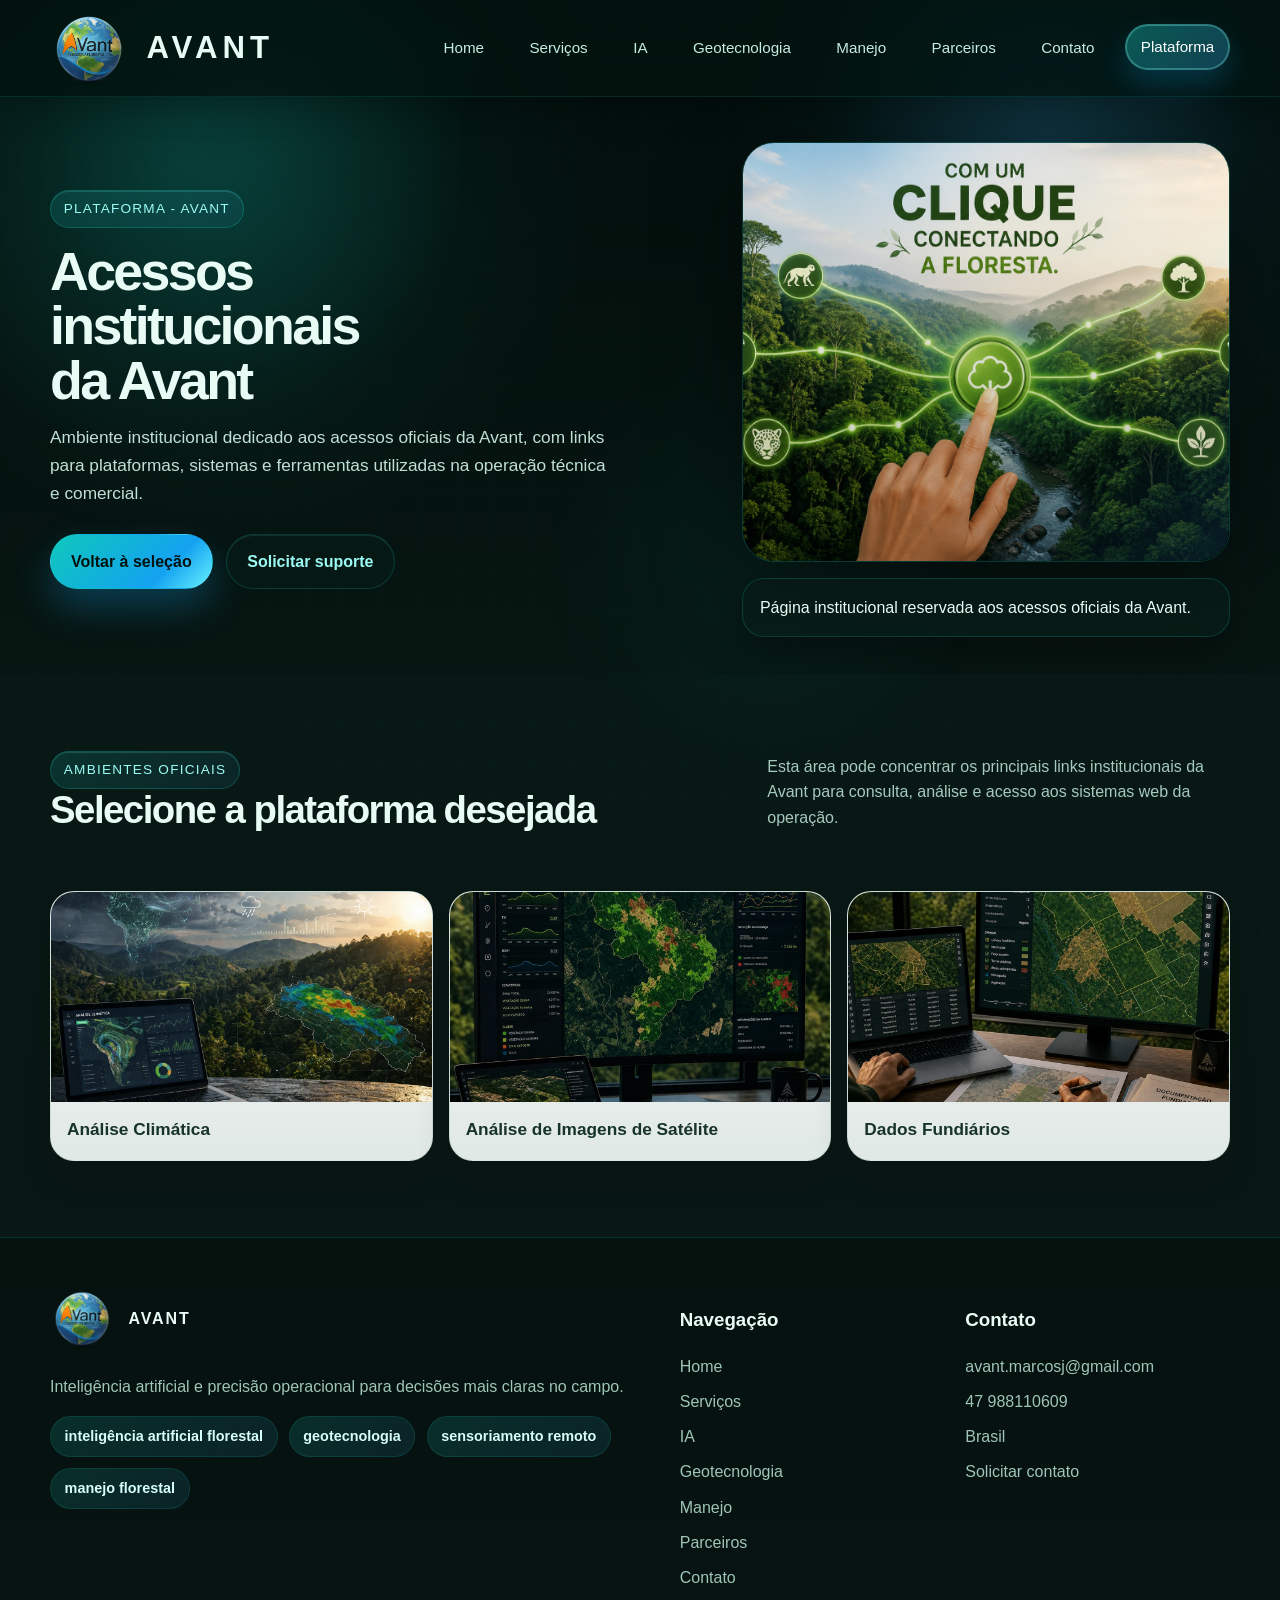
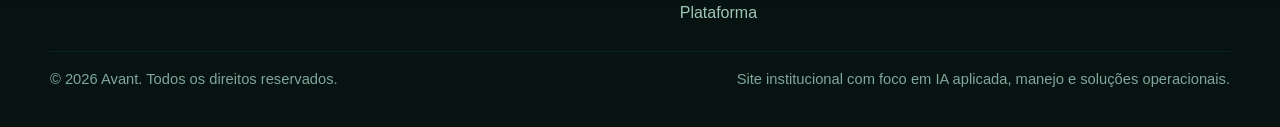
==== acessos-avant.html @ 0f22cbe5 "Add files via upload" ====
<!DOCTYPE html>
<html lang="pt-BR">
  <head>
    <meta charset="UTF-8" />
    <meta name="viewport" content="width=device-width, initial-scale=1.0" />
    <title>Acessos Institucionais | Avant</title>
    <meta
      name="description"
      content="Acessos institucionais da Avant com links para plataformas, sistemas e ambientes oficiais."
    />
    <link rel="stylesheet" href="assets/css/style.css" />
  </head>
  <body data-page="plataforma">
    <div id="site-header"></div>

    <main class="site-shell">
      <section class="page-hero">
        <div class="container page-hero__grid">
          <div>
            <span class="eyebrow">Plataforma - Avant</span>
            <h1>Acessos institucionais da Avant</h1>
            <p>
              Ambiente institucional dedicado aos acessos oficiais da Avant, com links para plataformas, sistemas e
              ferramentas utilizadas na operação técnica e comercial.
            </p>
            <div class="page-hero__actions">
              <a class="btn btn--primary" href="plataforma.html">Voltar à seleção</a>
              <a class="btn btn--secondary" href="contato.html">Solicitar suporte</a>
            </div>
          </div>
          <div class="page-hero__visual">
            <div class="page-hero__media">
              <img src="imagens/plataforma-avant-hero.png" alt="Com um clique conectando a floresta em ambiente institucional da Avant" />
            </div>
            <div class="page-hero__note">Página institucional reservada aos acessos oficiais da Avant.</div>
          </div>
        </div>
      </section>

      <section class="page-section">
        <div class="container platform-shell">
          <div class="section-head">
            <div>
              <span class="eyebrow">Ambientes oficiais</span>
              <h2>Selecione a plataforma desejada</h2>
            </div>
            <p>
              Esta área pode concentrar os principais links institucionais da Avant para consulta, análise e acesso aos
              sistemas web da operação.
            </p>
          </div>

          <div class="platform-links">
            <a
              class="platform-tool-card"
              href="https://avantclimav23-675455728201.southamerica-east1.run.app"
              target="_blank"
              rel="noreferrer"
            >
              <img src="imagens/plataforma-clima.webp" alt="Figura de análise climática da Avant" />
              <div class="platform-tool-card__body">
                <h3>Análise Climática</h3>
              </div>
            </a>

            <a
              class="platform-tool-card"
              href="https://avantmap-675455728201.southamerica-east1.run.app"
              target="_blank"
              rel="noreferrer"
            >
              <img src="imagens/plataforma-satelite.webp" alt="Figura de análise de imagens de satélite" />
              <div class="platform-tool-card__body">
                <h3>Análise de Imagens de Satélite</h3>
              </div>
            </a>

            <a
              class="platform-tool-card"
              href="https://avantfundiario-675455728201.southamerica-east1.run.app/"
              target="_blank"
              rel="noreferrer"
            >
              <img src="imagens/plataforma-fundiario.webp" alt="Figura de dados fundiários da Avant" />
              <div class="platform-tool-card__body">
                <h3>Dados Fundiários</h3>
              </div>
            </a>
          </div>
        </div>
      </section>
    </main>

    <div id="site-footer"></div>
    <script src="assets/js/main.js"></script>
  </body>
</html>
---- assets/css/style.css ----
:root {
  --bg: #061411;
  --bg-soft: #0b1d18;
  --surface: rgba(8, 25, 21, 0.68);
  --surface-strong: rgba(11, 31, 25, 0.9);
  --surface-light: rgba(13, 34, 28, 0.82);
  --text: #e8fbf5;
  --text-dark: #e8fbf5;
  --muted: #9bbab0;
  --line: rgba(84, 235, 220, 0.16);
  --primary: #19dfcf;
  --primary-strong: #9cfaf4;
  --primary-soft: rgba(25, 223, 207, 0.12);
  --accent: #3ab8ff;
  --accent-strong: #77f6ff;
  --accent-soft: rgba(58, 184, 255, 0.16);
  --violet-glow: rgba(104, 126, 255, 0.14);
  --warning: #ffdf7a;
  --shadow: 0 24px 80px rgba(0, 0, 0, 0.28);
  --shadow-strong: 0 30px 90px rgba(0, 0, 0, 0.4);
  --radius: 28px;
  --radius-sm: 20px;
  --max-width: 1180px;
  --header-height: 88px;
  --transition: 220ms ease;
}

* {
  box-sizing: border-box;
}

html {
  scroll-behavior: smooth;
}

body {
  margin: 0;
  font-family: "Aptos", "Bahnschrift", "Segoe UI Variable Display", "Trebuchet MS", sans-serif;
  background:
    radial-gradient(circle at 18% 10%, rgba(25, 223, 207, 0.1), transparent 20%),
    radial-gradient(circle at 84% 8%, rgba(58, 184, 255, 0.1), transparent 18%),
    linear-gradient(180deg, #04100d 0%, #081814 42%, #0b1715 100%);
  color: var(--text-dark);
  line-height: 1.6;
  position: relative;
}

body.menu-open {
  overflow: hidden;
}

body.platform-modal-open {
  overflow: hidden;
}

body::before {
  content: "";
  position: fixed;
  inset: 0;
  z-index: -2;
  background:
    linear-gradient(rgba(25, 223, 207, 0.04) 1px, transparent 1px),
    linear-gradient(90deg, rgba(25, 223, 207, 0.04) 1px, transparent 1px);
  background-size: 38px 38px;
  mask-image: radial-gradient(circle at center, black 45%, transparent 100%);
  opacity: 0.45;
}

body::after {
  content: "";
  position: fixed;
  inset: 0;
  z-index: -1;
  background:
    radial-gradient(circle at 20% 18%, rgba(25, 223, 207, 0.08), transparent 18%),
    radial-gradient(circle at 80% 14%, rgba(58, 184, 255, 0.08), transparent 18%),
    radial-gradient(circle at 60% 62%, rgba(25, 223, 207, 0.05), transparent 24%);
  pointer-events: none;
}

img {
  max-width: 100%;
  display: block;
}

a {
  color: inherit;
  text-decoration: none;
}

button,
input,
textarea {
  font: inherit;
}

.site-shell {
  min-height: 100vh;
}

.container {
  width: min(calc(100% - 2rem), var(--max-width));
  margin: 0 auto;
}

.site-header {
  position: sticky;
  top: 0;
  z-index: 50;
  backdrop-filter: blur(22px) saturate(140%);
  background: rgba(4, 18, 14, 0.72);
  border-bottom: 1px solid rgba(25, 223, 207, 0.12);
  box-shadow: 0 10px 32px rgba(0, 0, 0, 0.24);
}

.site-header__inner {
  min-height: 96px;
  display: flex;
  align-items: center;
  justify-content: space-between;
  gap: 1.4rem;
}

.brand {
  display: inline-flex;
  align-items: center;
  gap: 0.9rem;
}

.brand__mark {
  position: relative;
  width: 64px;
  height: 64px;
  border-radius: 18px;
  overflow: visible;
  border: none;
  background: transparent;
  box-shadow: none;
}

.brand__mark img {
  width: 100%;
  height: 100%;
  object-fit: contain;
  padding: 0;
  filter: none;
}

.brand__text strong {
  display: block;
  font-size: 1rem;
  letter-spacing: 0.12em;
  text-transform: uppercase;
}

.brand__text span {
  display: block;
  font-size: 0.82rem;
  color: var(--muted);
}

.brand--header {
  gap: 1.15rem;
}

.brand__mark--header {
  width: 78px;
  height: 78px;
  border-radius: 22px;
}

.brand__mark--header img {
  padding: 0;
}

.brand__text--header {
  display: flex;
  align-items: center;
}

.brand__text--header strong {
  font-size: 1.95rem;
  letter-spacing: 0.16em;
  line-height: 1;
}

.site-nav {
  display: flex;
  align-items: center;
  gap: 1.5rem;
}

.site-nav__links {
  display: flex;
  align-items: center;
  gap: 1rem;
}

.site-nav__links a {
  padding: 0.6rem 0.92rem;
  border-radius: 999px;
  font-size: 0.95rem;
  color: #c6ece0;
  transition: background var(--transition), color var(--transition), box-shadow var(--transition);
}

.site-nav__links a:hover,
.site-nav__links a.is-active {
  background: linear-gradient(135deg, rgba(25, 223, 207, 0.14), rgba(58, 184, 255, 0.1));
  color: #ffffff;
  box-shadow: inset 0 0 0 1px rgba(25, 223, 207, 0.18);
}

.site-nav__platform-trigger {
  padding: 0.6rem 0.92rem;
  border-radius: 999px;
  border: 1px solid rgba(132, 255, 242, 0.26);
  background: linear-gradient(135deg, rgba(132, 255, 242, 0.22), rgba(58, 184, 255, 0.2));
  color: #f6fffd;
  font-size: 0.95rem;
  box-shadow:
    inset 0 0 0 1px rgba(132, 255, 242, 0.16),
    0 10px 24px rgba(20, 162, 240, 0.16);
  cursor: pointer;
  transition: background var(--transition), color var(--transition), box-shadow var(--transition), transform var(--transition);
}

.site-nav__platform-trigger:hover,
.site-nav__platform-trigger.is-active {
  transform: translateY(-1px);
  background: linear-gradient(135deg, rgba(25, 223, 207, 0.34), rgba(58, 184, 255, 0.28));
  color: #ffffff;
  box-shadow:
    inset 0 0 0 1px rgba(132, 255, 242, 0.3),
    0 14px 28px rgba(20, 162, 240, 0.22);
}

.site-header__actions {
  display: flex;
  align-items: center;
  gap: 0.85rem;
}

.menu-toggle {
  display: none;
  width: 48px;
  height: 48px;
  border: 0;
  border-radius: 14px;
  background: linear-gradient(135deg, rgba(25, 223, 207, 0.16), rgba(58, 184, 255, 0.1));
  color: var(--text-dark);
  box-shadow: inset 0 0 0 1px rgba(25, 223, 207, 0.16);
}

.menu-toggle span {
  display: block;
  width: 18px;
  height: 2px;
  margin: 4px auto;
  background: currentColor;
  border-radius: 999px;
}

.btn {
  display: inline-flex;
  align-items: center;
  justify-content: center;
  gap: 0.55rem;
  min-height: 50px;
  padding: 0.85rem 1.25rem;
  border-radius: 999px;
  border: 1px solid transparent;
  font-weight: 700;
  transition: transform var(--transition), box-shadow var(--transition), background var(--transition), border-color var(--transition);
}

.btn:hover {
  transform: translateY(-2px);
}

.btn--primary {
  background: linear-gradient(135deg, #0ec8bb, #14a2f0 70%, #67f2ff 100%);
  color: #02110e;
  box-shadow: 0 18px 36px rgba(20, 162, 240, 0.28);
}

.btn--secondary {
  background: rgba(8, 28, 23, 0.58);
  backdrop-filter: blur(12px);
  border-color: rgba(25, 223, 207, 0.18);
  color: var(--primary-strong);
  box-shadow: inset 0 1px 0 rgba(132, 255, 242, 0.1);
}

.btn--ghost {
  background: transparent;
  border-color: rgba(25, 223, 207, 0.14);
  color: var(--text-dark);
}

.btn--light {
  background: rgba(7, 28, 22, 0.78);
  color: #dffcf7;
  border-color: rgba(25, 223, 207, 0.14);
}

.hero,
.page-hero {
  position: relative;
  overflow: hidden;
}

.hero {
  padding: 4rem 0 2.8rem;
}

.hero::before,
.page-hero::before {
  content: "";
  position: absolute;
  inset: 0;
  background:
    radial-gradient(circle at 14% 12%, rgba(25, 223, 207, 0.12), transparent 24%),
    radial-gradient(circle at 82% 8%, rgba(58, 184, 255, 0.1), transparent 18%),
    linear-gradient(180deg, rgba(2, 12, 10, 0.26), rgba(2, 12, 10, 0.1));
}

.hero__grid,
.page-hero__grid {
  position: relative;
  z-index: 1;
  display: grid;
  grid-template-columns: minmax(0, 1.15fr) minmax(320px, 0.85fr);
  gap: 2rem;
  align-items: center;
}

.eyebrow {
  display: inline-flex;
  align-items: center;
  gap: 0.55rem;
  padding: 0.45rem 0.8rem;
  border-radius: 999px;
  background: linear-gradient(135deg, rgba(25, 223, 207, 0.14), rgba(58, 184, 255, 0.08));
  border: 1px solid rgba(25, 223, 207, 0.22);
  color: var(--primary-strong);
  font-size: 0.85rem;
  letter-spacing: 0.09em;
  text-transform: uppercase;
  box-shadow: inset 0 1px 0 rgba(140, 255, 239, 0.16);
}

.hero h1,
.page-hero h1 {
  margin: 1rem 0 1rem;
  max-width: 13ch;
  font-size: clamp(2.3rem, 4.2vw, 4.45rem);
  line-height: 1.01;
  letter-spacing: -0.05em;
  text-wrap: balance;
}

.hero p,
.page-hero p {
  max-width: 62ch;
  color: #c0dfd5;
  font-size: 1.08rem;
  text-wrap: pretty;
}

.hero__actions,
.page-hero__actions {
  display: flex;
  flex-wrap: wrap;
  gap: 0.85rem;
  margin-top: 1.7rem;
}

.hero__stats {
  display: grid;
  grid-template-columns: repeat(3, minmax(0, 1fr));
  gap: 0.9rem;
  margin-top: 2rem;
}

.mini-stat {
  padding: 1.05rem;
  border-radius: 24px;
  background:
    linear-gradient(180deg, rgba(7, 24, 20, 0.84), rgba(10, 31, 25, 0.66));
  backdrop-filter: blur(12px);
  border: 1px solid rgba(25, 223, 207, 0.18);
  box-shadow:
    inset 0 1px 0 rgba(140, 255, 239, 0.08),
    0 18px 40px rgba(0, 0, 0, 0.18);
}

.mini-stat strong {
  display: block;
  font-size: 1.35rem;
  color: var(--primary-strong);
}

.mini-stat span {
  color: #9fc5b9;
  font-size: 0.9rem;
}

.hero__visual,
.page-hero__visual {
  position: relative;
  display: grid;
  gap: 1rem;
  align-content: start;
  min-height: auto;
}

.hero-card {
  display: grid;
  gap: 1rem;
  position: relative;
  right: auto;
  width: 100%;
  border-radius: 34px;
  overflow: visible;
  background: transparent;
  border: none;
  box-shadow: none;
}

.hero-card img,
.page-hero__media img {
  width: 100%;
  height: 100%;
  object-fit: cover;
}

.hero-card--main {
  height: auto;
}

.hero-card--main > img {
  min-height: 520px;
  border-radius: 34px;
  border: 1px solid rgba(25, 223, 207, 0.2);
  box-shadow: var(--shadow-strong);
}

.hero-card--main::before,
.page-hero__media::before,
.media-panel::before,
.gallery__item::before {
  content: "";
  position: absolute;
  inset: 0 0 auto 0;
  height: 100%;
  z-index: 1;
  background:
    linear-gradient(135deg, rgba(25, 223, 207, 0.12), transparent 34%),
    linear-gradient(315deg, rgba(58, 184, 255, 0.18), transparent 30%);
  mix-blend-mode: screen;
  pointer-events: none;
}

.hero-card--main::before,
.hero-card--main::after {
  height: 520px;
  border-radius: 34px;
}

.hero-card--secondary {
  display: none;
}

.floating-panel {
  position: relative;
  left: auto;
  right: auto;
  bottom: auto;
  top: auto;
  width: 100%;
  max-width: none;
  padding: 1.2rem 1.25rem;
  border-radius: 24px;
  backdrop-filter: blur(16px) saturate(120%);
  background: linear-gradient(180deg, rgba(7, 26, 22, 0.84), rgba(8, 31, 25, 0.64));
  border: 1px solid rgba(25, 223, 207, 0.2);
  color: var(--text-dark);
  box-shadow:
    inset 0 1px 0 rgba(140, 255, 239, 0.08),
    0 20px 40px rgba(0, 0, 0, 0.26);
  z-index: 2;
}

.floating-panel strong {
  display: block;
  margin-bottom: 0.4rem;
}

.floating-panel ul {
  margin: 0;
  padding-left: 1rem;
  color: #abd3c6;
}

.page-hero {
  padding: 2.8rem 0 2.3rem;
}

.page-hero__visual {
  min-height: auto;
}

.page-hero__media {
  position: relative;
  inset: auto;
  min-height: 420px;
  border-radius: 32px;
  overflow: hidden;
  border: 1px solid rgba(25, 223, 207, 0.18);
  box-shadow: var(--shadow-strong);
}

.page-hero__media::after,
.hero-card--main::after,
.media-panel::after {
  content: "";
  position: absolute;
  inset: 0 0 auto 0;
  height: 100%;
  z-index: 1;
  background: linear-gradient(180deg, rgba(255, 255, 255, 0.02), rgba(0, 10, 12, 0.22));
  pointer-events: none;
}

.page-hero__media::before,
.page-hero__media::after {
  border-radius: 32px;
}

.page-hero__note {
  position: relative;
  right: auto;
  bottom: auto;
  max-width: none;
  padding: 1rem 1.05rem;
  border-radius: 22px;
  background: linear-gradient(180deg, rgba(7, 26, 22, 0.84), rgba(8, 31, 25, 0.66));
  border: 1px solid rgba(25, 223, 207, 0.18);
  color: var(--text-dark);
  backdrop-filter: blur(14px);
  box-shadow: 0 18px 34px rgba(0, 0, 0, 0.3);
  z-index: 2;
}

.page-section {
  position: relative;
  padding: 4.8rem 0;
  color: var(--text-dark);
}

.platform-modal {
  position: fixed;
  inset: 0;
  z-index: 80;
}

.platform-modal__backdrop {
  position: absolute;
  inset: 0;
  background: rgba(1, 9, 8, 0.7);
  backdrop-filter: blur(10px);
}

.platform-modal__dialog {
  position: relative;
  width: min(calc(100% - 2rem), 760px);
  margin: 11vh auto 0;
  padding: 1.8rem;
  border-radius: 30px;
  background: linear-gradient(180deg, rgba(7, 24, 20, 0.96), rgba(10, 29, 24, 0.9));
  border: 1px solid rgba(25, 223, 207, 0.18);
  box-shadow: var(--shadow-strong);
}

.platform-modal__dialog h2 {
  margin: 0.8rem 0 0.6rem;
  font-size: clamp(2rem, 4vw, 3rem);
  line-height: 1.02;
  letter-spacing: -0.04em;
}

.platform-modal__dialog p {
  margin: 0;
  max-width: 58ch;
  color: #b9ddd2;
}

.platform-modal__close {
  position: absolute;
  top: 1rem;
  right: 1rem;
  width: 46px;
  height: 46px;
  border-radius: 50%;
  border: 1px solid rgba(25, 223, 207, 0.18);
  background: rgba(7, 24, 20, 0.88);
  color: #dffff9;
  font-size: 1.6rem;
  line-height: 1;
  cursor: pointer;
}

.platform-modal__options {
  display: grid;
  grid-template-columns: repeat(2, minmax(0, 1fr));
  gap: 1rem;
  margin-top: 1.5rem;
}

.platform-modal__card {
  display: grid;
  gap: 0.6rem;
  min-height: 220px;
  padding: 1.35rem;
  border-radius: 26px;
  background: linear-gradient(180deg, rgba(8, 24, 21, 0.9), rgba(11, 33, 27, 0.76));
  border: 1px solid rgba(25, 223, 207, 0.16);
  box-shadow: inset 0 1px 0 rgba(140, 255, 239, 0.08);
  transition: transform var(--transition), box-shadow var(--transition), border-color var(--transition);
}

.platform-modal__card:hover {
  transform: translateY(-3px);
  border-color: rgba(25, 223, 207, 0.26);
  box-shadow:
    inset 0 1px 0 rgba(140, 255, 239, 0.12),
    0 20px 40px rgba(0, 0, 0, 0.24);
}

.platform-modal__label {
  display: inline-flex;
  width: fit-content;
  padding: 0.42rem 0.72rem;
  border-radius: 999px;
  background: rgba(25, 223, 207, 0.1);
  color: #9cfaf4;
  font-size: 0.82rem;
  letter-spacing: 0.08em;
  text-transform: uppercase;
}

.platform-modal__card strong {
  font-size: 1.2rem;
}

.platform-modal__card span:last-child {
  color: #a7ccc1;
}

.page-section--dark {
  color: var(--text-dark);
  background:
    radial-gradient(circle at 10% 0%, rgba(25, 223, 207, 0.12), transparent 24%),
    radial-gradient(circle at 90% 10%, rgba(58, 184, 255, 0.08), transparent 20%),
    linear-gradient(180deg, #081814, #0a1816);
}

.page-section--muted {
  background:
    linear-gradient(180deg, rgba(9, 21, 18, 0.94), rgba(11, 25, 21, 0.96));
}

.section-head {
  display: flex;
  align-items: end;
  justify-content: space-between;
  gap: 1.4rem;
  margin-bottom: 2rem;
}

.section-head h2 {
  margin: 0;
  font-size: clamp(1.9rem, 3vw, 3rem);
  line-height: 1.08;
  letter-spacing: -0.04em;
}

.section-head p {
  max-width: 52ch;
  margin: 0;
  color: #a6c9be;
}

.page-section--dark .section-head p,
.page-section--dark .section-head .eyebrow {
  color: #a6c9be;
}

.grid {
  display: grid;
  gap: 1.2rem;
}

.grid--2 {
  grid-template-columns: repeat(2, minmax(0, 1fr));
}

.grid--3 {
  grid-template-columns: repeat(3, minmax(0, 1fr));
}

.grid--4 {
  grid-template-columns: repeat(4, minmax(0, 1fr));
}

.card {
  position: relative;
  padding: 1.5rem;
  border-radius: var(--radius);
  background:
    linear-gradient(180deg, rgba(8, 24, 21, 0.88), rgba(10, 29, 24, 0.7));
  backdrop-filter: blur(14px);
  border: 1px solid rgba(25, 223, 207, 0.14);
  box-shadow:
    inset 0 1px 0 rgba(140, 255, 239, 0.06),
    0 18px 44px rgba(0, 0, 0, 0.22);
  overflow: hidden;
}

.card::before {
  content: "";
  position: absolute;
  inset: 0 auto auto 0;
  width: 100%;
  height: 1px;
  background: linear-gradient(90deg, transparent, rgba(25, 223, 207, 0.7), transparent);
  opacity: 0.9;
}

.card--dark {
  background:
    linear-gradient(180deg, rgba(7, 22, 19, 0.9), rgba(10, 29, 24, 0.76));
  border-color: rgba(25, 223, 207, 0.16);
  color: var(--text-dark);
}

.card--dark p,
.card--dark li,
.card--dark .meta {
  color: #a5cabf;
}

.card h3,
.card h4 {
  margin-top: 0;
  margin-bottom: 0.7rem;
  font-size: 1.18rem;
}

.card p,
.card li {
  margin: 0;
  color: #a5cabf;
}

.icon-badge {
  width: 52px;
  height: 52px;
  display: grid;
  place-items: center;
  margin-bottom: 1rem;
  border-radius: 16px;
  background:
    linear-gradient(135deg, rgba(25, 223, 207, 0.16), rgba(58, 184, 255, 0.2));
  box-shadow:
    inset 0 1px 0 rgba(140, 255, 239, 0.14),
    0 12px 24px rgba(20, 162, 240, 0.16);
  color: #dbfffb;
  font-size: 1.25rem;
  font-weight: 800;
}

.problem-list,
.step-list,
.feature-list,
.inline-list {
  display: grid;
  gap: 0.9rem;
}

.problem-item,
.step-item,
.feature-item {
  padding: 1rem 1.1rem;
  border-radius: 18px;
  background:
    linear-gradient(180deg, rgba(7, 24, 20, 0.84), rgba(9, 29, 24, 0.64));
  border: 1px solid rgba(25, 223, 207, 0.14);
  backdrop-filter: blur(10px);
}

.problem-item strong,
.step-item strong,
.feature-item strong {
  display: block;
  margin-bottom: 0.3rem;
}

.split {
  display: grid;
  grid-template-columns: minmax(0, 1fr) minmax(320px, 0.92fr);
  gap: 1.4rem;
  align-items: start;
}

.media-panel {
  position: relative;
  display: grid;
  gap: 1rem;
  min-height: auto;
  border-radius: 32px;
  overflow: visible;
  border: none;
  box-shadow: none;
}

.media-panel img {
  width: 100%;
  height: 420px;
  object-fit: cover;
  border-radius: 32px;
  border: 1px solid rgba(25, 223, 207, 0.16);
  box-shadow: var(--shadow-strong);
}

.media-panel__overlay {
  position: relative;
  inset: auto;
  padding: 1rem 1.05rem;
  border-radius: 20px;
  background: linear-gradient(180deg, rgba(7, 26, 22, 0.84), rgba(8, 31, 25, 0.66));
  color: var(--text-dark);
  border: 1px solid rgba(25, 223, 207, 0.16);
  backdrop-filter: blur(14px);
  box-shadow: 0 18px 36px rgba(0, 0, 0, 0.26);
  z-index: 2;
}

.media-panel::before,
.media-panel::after {
  height: 420px;
  border-radius: 32px;
}

.metrics {
  display: grid;
  grid-template-columns: repeat(2, minmax(0, 1fr));
  gap: 1rem;
}

.metric {
  padding: 1rem 1.1rem;
  border-radius: 20px;
  background: linear-gradient(180deg, rgba(7, 24, 20, 0.84), rgba(10, 31, 25, 0.64));
  border: 1px solid rgba(25, 223, 207, 0.14);
  backdrop-filter: blur(12px);
}

.metric strong {
  display: block;
  margin-bottom: 0.3rem;
  font-size: 1.6rem;
  line-height: 1;
  color: var(--primary-strong);
}

.gallery {
  display: grid;
  grid-template-columns: 1.2fr 0.8fr 0.8fr;
  gap: 1rem;
}

.gallery__item {
  display: grid;
  grid-template-rows: 220px auto;
  gap: 0.9rem;
  min-height: auto;
  border-radius: 24px;
  overflow: visible;
  position: relative;
  background: transparent;
  border: none;
  box-shadow: none;
}

.gallery__item img {
  width: 100%;
  height: 220px;
  object-fit: cover;
  border-radius: 24px;
  border: 1px solid rgba(25, 223, 207, 0.14);
  box-shadow: 0 20px 42px rgba(0, 0, 0, 0.26);
}

.gallery__item--tall {
  grid-template-rows: 456px auto;
}

.gallery__item--tall img {
  height: 456px;
}

.gallery__caption {
  position: relative;
  left: auto;
  right: auto;
  bottom: auto;
  padding: 0.8rem 0.95rem;
  border-radius: 18px;
  color: var(--text-dark);
  background: linear-gradient(180deg, rgba(7, 26, 22, 0.84), rgba(8, 31, 25, 0.66));
  border: 1px solid rgba(25, 223, 207, 0.14);
  backdrop-filter: blur(12px);
  z-index: 2;
}

.gallery__item::before,
.gallery__item::after {
  height: 220px;
  border-radius: 24px;
}

.gallery__item--tall::before,
.gallery__item--tall::after {
  height: 456px;
}

.logo-grid,
.segment-grid,
.case-grid,
.service-grid,
.insight-grid {
  display: grid;
  gap: 1rem;
}

.logo-grid {
  grid-template-columns: repeat(3, minmax(0, 1fr));
}

.logo-slot {
  min-height: 148px;
  display: grid;
  place-items: center;
  text-align: center;
  padding: 1.2rem 1.35rem;
  border-radius: 22px;
  background: linear-gradient(180deg, rgba(255, 255, 255, 0.98), rgba(238, 246, 243, 0.94));
  border: 1px solid rgba(120, 160, 150, 0.22);
  box-shadow:
    inset 0 1px 0 rgba(255, 255, 255, 0.9),
    0 18px 34px rgba(0, 0, 0, 0.16);
  backdrop-filter: blur(12px);
}

.logo-slot img {
  width: 100%;
  max-width: 240px;
  max-height: 92px;
  object-fit: contain;
}

.platform-shell {
  display: grid;
  gap: 1.8rem;
}

.platform-selector-grid {
  display: grid;
  grid-template-columns: repeat(2, minmax(0, 1fr));
  gap: 1rem;
}

.platform-selector-card {
  display: grid;
  gap: 0.8rem;
  min-height: 240px;
  padding: 1.5rem;
  border-radius: 28px;
  background: linear-gradient(180deg, rgba(8, 24, 21, 0.9), rgba(10, 29, 24, 0.72));
  border: 1px solid rgba(25, 223, 207, 0.16);
  box-shadow: var(--shadow);
  transition: transform var(--transition), box-shadow var(--transition), border-color var(--transition);
}

.platform-selector-card:hover {
  transform: translateY(-3px);
  border-color: rgba(25, 223, 207, 0.28);
  box-shadow: var(--shadow-strong);
}

.platform-selector-card img {
  width: 100%;
  max-width: 220px;
  height: 80px;
  object-fit: contain;
}

.platform-selector-card p {
  color: #a9cdc2;
  margin: 0;
}

.platform-selector-card--avant {
  margin-top: 3.5rem;
}

.platform-selector-card--valor {
  margin-top: -1.5rem;
}

.platform-brand-grid {
  display: grid;
  grid-template-columns: minmax(260px, 0.9fr) minmax(320px, 1.1fr);
  gap: 1.2rem;
  align-items: start;
}

.platform-brand-stack {
  display: grid;
  gap: 1rem;
}

.platform-brand-card {
  display: grid;
  place-items: center;
  min-height: 190px;
  padding: 1.4rem;
  border-radius: 28px;
  background: linear-gradient(180deg, rgba(255, 255, 255, 0.98), rgba(238, 246, 243, 0.94));
  border: 1px solid rgba(120, 160, 150, 0.22);
  box-shadow:
    inset 0 1px 0 rgba(255, 255, 255, 0.9),
    0 20px 38px rgba(0, 0, 0, 0.16);
}

.platform-brand-card--institutional {
  min-height: auto;
  padding: 0.2rem;
  background: transparent;
  border: none;
  box-shadow: none;
}

button.platform-brand-card {
  width: 100%;
  cursor: pointer;
  transition: transform var(--transition), box-shadow var(--transition), border-color var(--transition);
}

button.platform-brand-card:hover,
button.platform-brand-card[aria-expanded="true"] {
  transform: translateY(-2px);
  border-color: rgba(25, 223, 207, 0.34);
  box-shadow:
    inset 0 1px 0 rgba(255, 255, 255, 0.92),
    0 24px 42px rgba(0, 0, 0, 0.2);
}

button.platform-brand-card--institutional:hover,
button.platform-brand-card--institutional[aria-expanded="true"] {
  border-color: transparent;
  box-shadow: none;
}

.platform-brand-card img {
  width: 100%;
  max-width: 320px;
  max-height: 120px;
  object-fit: contain;
}

.platform-links {
  display: grid;
  grid-template-columns: repeat(3, minmax(0, 1fr));
  gap: 1rem;
}

.platform-tool-card {
  display: grid;
  gap: 0.85rem;
  padding: 0;
  border-radius: 24px;
  overflow: hidden;
  background: linear-gradient(180deg, rgba(255, 255, 255, 0.98), rgba(238, 246, 243, 0.94));
  border: 1px solid rgba(120, 160, 150, 0.22);
  box-shadow:
    inset 0 1px 0 rgba(255, 255, 255, 0.9),
    0 18px 34px rgba(0, 0, 0, 0.16);
  transition: transform var(--transition), box-shadow var(--transition), border-color var(--transition);
}

.platform-tool-card:hover {
  transform: translateY(-3px);
  border-color: rgba(25, 223, 207, 0.32);
  box-shadow:
    inset 0 1px 0 rgba(255, 255, 255, 0.92),
    0 24px 42px rgba(0, 0, 0, 0.18);
}

.platform-tool-card img {
  width: 100%;
  height: 210px;
  object-fit: cover;
}

.platform-tool-card__body {
  padding: 0 1rem 1rem;
}

.platform-tool-card__body h3 {
  margin: 0;
  color: #17332b;
  font-size: 1.08rem;
}

.segment-grid,
.case-grid,
.service-grid,
.insight-grid {
  grid-template-columns: repeat(3, minmax(0, 1fr));
}

.case-card__meta,
.meta {
  display: inline-flex;
  align-items: center;
  gap: 0.5rem;
  margin-bottom: 0.8rem;
  font-size: 0.84rem;
  color: #93c2b6;
  text-transform: uppercase;
  letter-spacing: 0.08em;
}

.check-list,
.dot-list {
  margin: 0;
  padding-left: 1.1rem;
}

.check-list li,
.dot-list li {
  margin-bottom: 0.55rem;
}

.kpi-band {
  display: grid;
  grid-template-columns: repeat(4, minmax(0, 1fr));
  gap: 1rem;
  margin-top: 2rem;
}

.kpi-band .card {
  background: linear-gradient(180deg, rgba(8, 24, 21, 0.88), rgba(10, 29, 24, 0.72));
  color: var(--text-dark);
}

.kpi-band strong {
  display: block;
  margin-bottom: 0.35rem;
  font-size: 1.7rem;
}

.cta-banner {
  position: relative;
  overflow: hidden;
  padding: 2.25rem;
  border-radius: 36px;
  background:
    linear-gradient(120deg, rgba(4, 16, 13, 0.72), rgba(6, 20, 18, 0.56)),
    url("../../imagens/cta-forest-tech.jpg") center/cover;
  color: var(--text-dark);
  border: 1px solid rgba(25, 223, 207, 0.18);
  box-shadow: var(--shadow-strong);
}

.cta-banner::before {
  content: "";
  position: absolute;
  inset: 0;
  background:
    linear-gradient(90deg, rgba(3, 14, 12, 0.82), rgba(3, 14, 12, 0.32)),
    radial-gradient(circle at 78% 22%, rgba(58, 184, 255, 0.14), transparent 18%);
}

.cta-banner > * {
  position: relative;
  z-index: 1;
}

.cta-banner h2 {
  margin: 0 0 0.7rem;
  font-size: clamp(2rem, 3vw, 3.2rem);
  line-height: 1.05;
}

.cta-banner p {
  max-width: 60ch;
  color: #c5e4da;
}

.contact-grid {
  display: grid;
  grid-template-columns: minmax(280px, 0.92fr) minmax(0, 1.08fr);
  gap: 1.35rem;
  align-items: start;
}

.contact-grid--single {
  grid-template-columns: minmax(0, 900px);
  justify-content: center;
}

.contact-card,
.form-card {
  padding: 1.6rem;
  border-radius: 28px;
  background: linear-gradient(180deg, rgba(8, 24, 21, 0.88), rgba(10, 29, 24, 0.72));
  border: 1px solid rgba(25, 223, 207, 0.14);
  box-shadow: 0 18px 40px rgba(0, 0, 0, 0.24);
  color: var(--text-dark);
  backdrop-filter: blur(14px);
}

.contact-card--info,
.form-card--contact {
  display: grid;
  gap: 1.2rem;
}

.contact-card__lead {
  margin: 0;
  color: #b8ddd2;
}

.contact-channel-grid {
  display: grid;
  grid-template-columns: repeat(2, minmax(0, 1fr));
  gap: 0.95rem;
}

.contact-channel-card {
  display: grid;
  gap: 0.35rem;
  padding: 1rem 1.05rem;
  border-radius: 20px;
  background: linear-gradient(180deg, rgba(10, 29, 24, 0.86), rgba(7, 23, 20, 0.72));
  border: 1px solid rgba(25, 223, 207, 0.14);
  box-shadow: inset 0 1px 0 rgba(140, 255, 239, 0.06);
  color: var(--text-dark);
}

.contact-channel-card strong {
  font-size: 0.94rem;
  letter-spacing: 0.04em;
  text-transform: uppercase;
}

.contact-channel-card span {
  color: #b7ddd1;
}

.contact-channel-card:hover {
  border-color: rgba(25, 223, 207, 0.24);
}

.contact-support-note {
  padding: 1rem 1.05rem;
  border-radius: 20px;
  background: linear-gradient(180deg, rgba(25, 223, 207, 0.1), rgba(58, 184, 255, 0.08));
  border: 1px solid rgba(25, 223, 207, 0.16);
  color: #d6fff9;
}

.contact-form-header {
  display: grid;
  gap: 0.55rem;
}

.contact-form-header h2 {
  margin: 0;
}

.contact-form-header p {
  margin: 0;
  color: #b7ddd1;
}

.contact-form-highlights {
  display: grid;
  grid-template-columns: repeat(3, minmax(0, 1fr));
  gap: 0.9rem;
}

.contact-highlight {
  padding: 0.95rem 1rem;
  border-radius: 18px;
  background: linear-gradient(180deg, rgba(9, 28, 23, 0.84), rgba(8, 23, 20, 0.74));
  border: 1px solid rgba(25, 223, 207, 0.14);
}

.contact-highlight strong {
  display: block;
  margin-bottom: 0.3rem;
  color: #f2fffd;
}

.contact-highlight span {
  color: #afdad0;
  font-size: 0.94rem;
}

.form-grid {
  display: grid;
  grid-template-columns: repeat(2, minmax(0, 1fr));
  gap: 1rem;
}

.field {
  display: grid;
  gap: 0.45rem;
}

.field--full {
  grid-column: 1 / -1;
}

.field label {
  font-weight: 700;
  color: #d4fcf7;
}

.field input,
.field textarea {
  width: 100%;
  padding: 0.95rem 1rem;
  border-radius: 16px;
  border: 1px solid rgba(25, 223, 207, 0.18);
  background: rgba(5, 21, 17, 0.74);
  box-shadow: inset 0 1px 0 rgba(140, 255, 239, 0.06);
  color: #ecfffb;
}

.field textarea {
  min-height: 140px;
  resize: vertical;
}

.form-actions {
  display: flex;
  flex-wrap: wrap;
  gap: 0.85rem;
  margin-top: 1rem;
}

.form-feedback {
  margin-top: 1rem;
  color: var(--primary-strong);
  font-weight: 700;
}

.site-footer {
  background:
    linear-gradient(180deg, rgba(5, 18, 15, 0.96), rgba(7, 20, 17, 0.98));
  color: var(--text-dark);
  border-top: 1px solid rgba(25, 223, 207, 0.14);
}

.site-footer__top {
  padding: 3rem 0 1.6rem;
  display: grid;
  grid-template-columns: minmax(0, 1.15fr) repeat(2, minmax(180px, 0.5fr));
  gap: 1.3rem;
}

.site-footer__brand p,
.site-footer__list a,
.site-footer__list li {
  color: #9fc5b8;
}

.site-footer__list {
  list-style: none;
  padding: 0;
  margin: 0;
  display: grid;
  gap: 0.6rem;
}

.site-footer__bottom {
  padding: 1rem 0 2.2rem;
  border-top: 1px solid rgba(25, 223, 207, 0.08);
  display: flex;
  justify-content: space-between;
  gap: 1rem;
  color: #7fa79b;
  font-size: 0.92rem;
}

.tag-cloud {
  display: flex;
  flex-wrap: wrap;
  gap: 0.7rem;
}

.tag {
  padding: 0.5rem 0.85rem;
  border-radius: 999px;
  background: linear-gradient(135deg, rgba(25, 223, 207, 0.14), rgba(58, 184, 255, 0.1));
  color: #d7fff9;
  font-size: 0.9rem;
  font-weight: 700;
  border: 1px solid rgba(25, 223, 207, 0.12);
}

.page-section--dark .tag {
  background: rgba(25, 223, 207, 0.1);
  color: #d7fff9;
}

@media (max-width: 1080px) {
  .site-nav {
    position: fixed;
    top: var(--header-height);
    left: 1rem;
    right: 1rem;
    padding: 1rem;
    border-radius: 24px;
    flex-direction: column;
    align-items: stretch;
    background: rgba(4, 18, 14, 0.94);
    border: 1px solid rgba(25, 223, 207, 0.16);
    box-shadow: var(--shadow-strong);
    backdrop-filter: blur(18px);
    opacity: 0;
    pointer-events: none;
    transform: translateY(-10px);
    transition: opacity var(--transition), transform var(--transition);
  }

  body.menu-open .site-nav {
    opacity: 1;
    pointer-events: auto;
    transform: translateY(0);
  }

  .site-nav__links,
  .site-header__actions {
    flex-direction: column;
    align-items: stretch;
  }

  .site-nav__links a,
  .site-nav__links button,
  .site-header__actions .btn {
    width: 100%;
  }

  .menu-toggle {
    display: inline-block;
  }

  .site-header__inner {
    min-height: 88px;
  }

  .hero__grid,
  .page-hero__grid,
  .split,
  .contact-grid,
  .platform-brand-grid,
  .site-footer__top {
    grid-template-columns: 1fr;
  }

  .hero__visual,
  .page-hero__visual {
    min-height: auto;
  }

  .grid--4,
  .grid--3,
  .logo-grid,
  .segment-grid,
  .case-grid,
  .service-grid,
  .insight-grid,
  .kpi-band,
  .platform-links,
  .platform-selector-grid,
  .platform-modal__options,
  .contact-channel-grid,
  .contact-form-highlights,
  .gallery {
    grid-template-columns: repeat(2, minmax(0, 1fr));
  }
}

@media (max-width: 780px) {
  body {
    background:
      radial-gradient(circle at top left, rgba(25, 223, 207, 0.12), transparent 20%),
      radial-gradient(circle at 90% 6%, rgba(58, 184, 255, 0.1), transparent 18%),
      linear-gradient(180deg, #04100d 0%, #081814 100%);
  }

  .hero,
  .page-hero {
    padding-top: 2.5rem;
  }

  .brand__mark--header {
    width: 66px;
    height: 66px;
  }

  .brand__text--header strong {
    font-size: 1.55rem;
    letter-spacing: 0.14em;
  }

  .hero h1,
  .page-hero h1 {
    max-width: none;
  }

  .hero__stats,
  .metrics,
  .grid--2,
  .grid--3,
  .grid--4,
  .logo-grid,
  .segment-grid,
  .case-grid,
  .service-grid,
  .insight-grid,
  .kpi-band,
  .platform-links,
  .platform-selector-grid,
  .platform-modal__options,
  .contact-channel-grid,
  .contact-form-highlights,
  .gallery,
  .form-grid {
    grid-template-columns: 1fr;
  }

  .hero-card--main,
  .page-hero__media {
    position: relative;
    width: 100%;
  }

  .hero-card--main > img,
  .page-hero__media,
  .media-panel img {
    min-height: 360px;
    height: 360px;
  }

  .floating-panel,
  .page-hero__note,
  .media-panel__overlay,
  .gallery__caption {
    position: relative;
    left: auto;
    top: auto;
    right: auto;
    bottom: auto;
    margin-top: 0;
    width: 100%;
    max-width: none;
  }

  .hero__visual,
  .page-hero__visual,
  .media-panel {
    min-height: auto;
  }

  .hero-card--main::before,
  .hero-card--main::after,
  .media-panel::before,
  .media-panel::after {
    height: 360px;
  }

  .gallery__item,
  .gallery__item--tall {
    grid-template-rows: 260px auto;
  }

  .gallery__item img,
  .gallery__item--tall img {
    height: 260px;
  }

  .gallery__item::before,
  .gallery__item::after,
  .gallery__item--tall::before,
  .gallery__item--tall::after {
    height: 260px;
  }

  .section-head {
    align-items: start;
    flex-direction: column;
  }

  .site-footer__bottom {
    flex-direction: column;
  }

  .platform-modal__dialog {
    margin-top: 6vh;
    padding: 1.35rem;
  }

  .platform-selector-card--avant,
  .platform-selector-card--valor {
    margin-top: 0;
  }
}
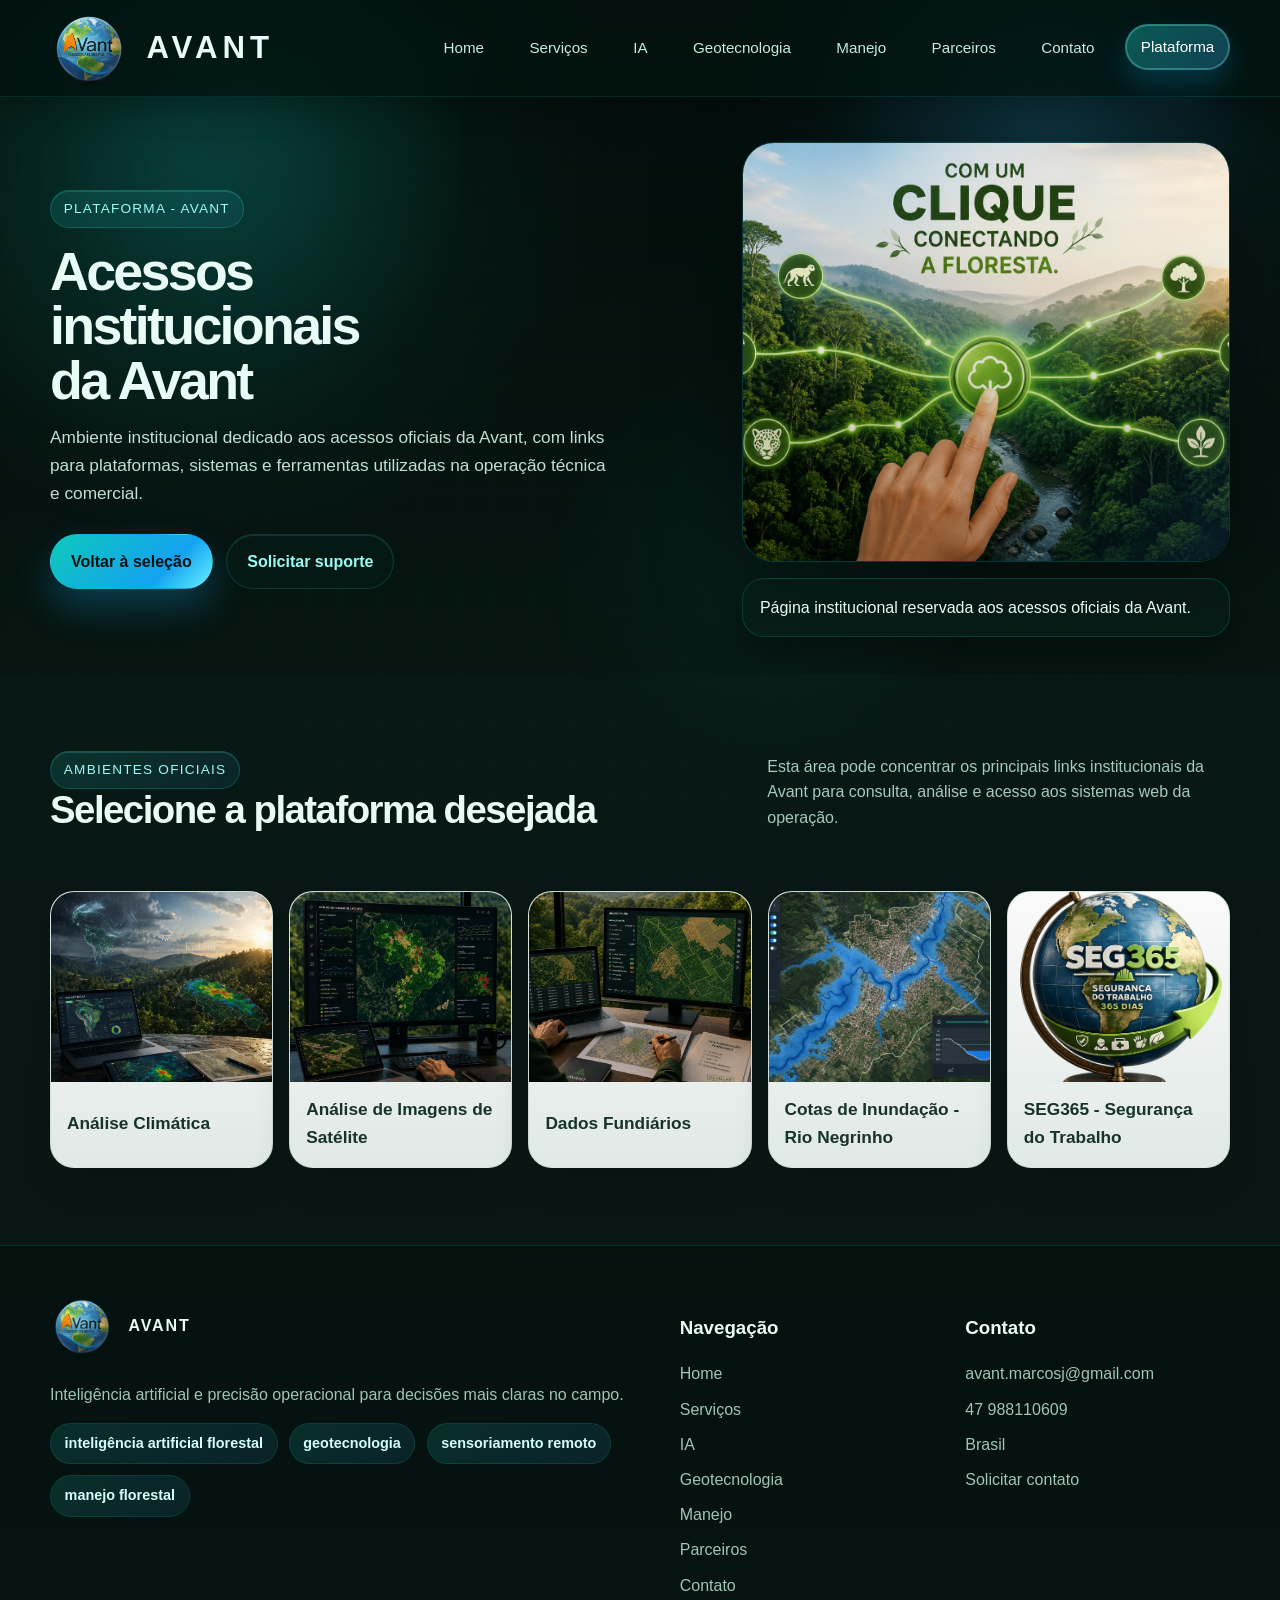
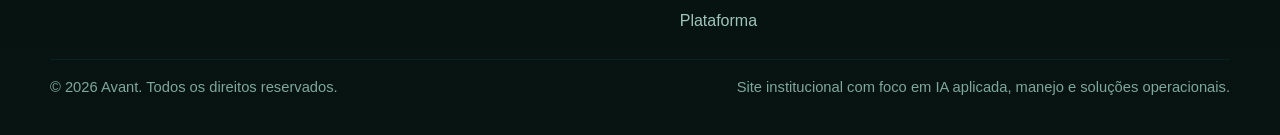
==== commit 17772c3f: "Add files via upload" ====
--- a/acessos-avant.html
+++ b/acessos-avant.html
@@ -86,6 +86,33 @@
                 <h3>Dados Fundiários</h3>
               </div>
             </a>
+
+            <a
+              class="platform-tool-card"
+              href="https://marcosjantsch.github.io/SiteInundacaoRN/"
+              target="_blank"
+              rel="noreferrer"
+            >
+              <img
+                src="imagens/plataforma-inundacao-rio-negrinho.png"
+                alt="Figura de visualização de cotas de inundação para Rio Negrinho"
+              />
+              <div class="platform-tool-card__body">
+                <h3>Cotas de Inundação - Rio Negrinho</h3>
+              </div>
+            </a>
+
+            <a
+              class="platform-tool-card"
+              href="https://segurancav1-257334282806.europe-west1.run.app"
+              target="_blank"
+              rel="noreferrer"
+            >
+              <img src="imagens/plataforma-seg365.png" alt="Logo SEG365 Segurança do Trabalho 365 Dias" />
+              <div class="platform-tool-card__body">
+                <h3>SEG365 - Segurança do Trabalho</h3>
+              </div>
+            </a>
           </div>
         </div>
       </section>
--- a/assets/css/style.css
+++ b/assets/css/style.css
@@ -1083,7 +1083,7 @@
 
 .platform-links {
   display: grid;
-  grid-template-columns: repeat(3, minmax(0, 1fr));
+  grid-template-columns: repeat(auto-fit, minmax(220px, 1fr));
   gap: 1rem;
 }
 
@@ -1111,7 +1111,7 @@
 
 .platform-tool-card img {
   width: 100%;
-  height: 210px;
+  height: 190px;
   object-fit: cover;
 }
 
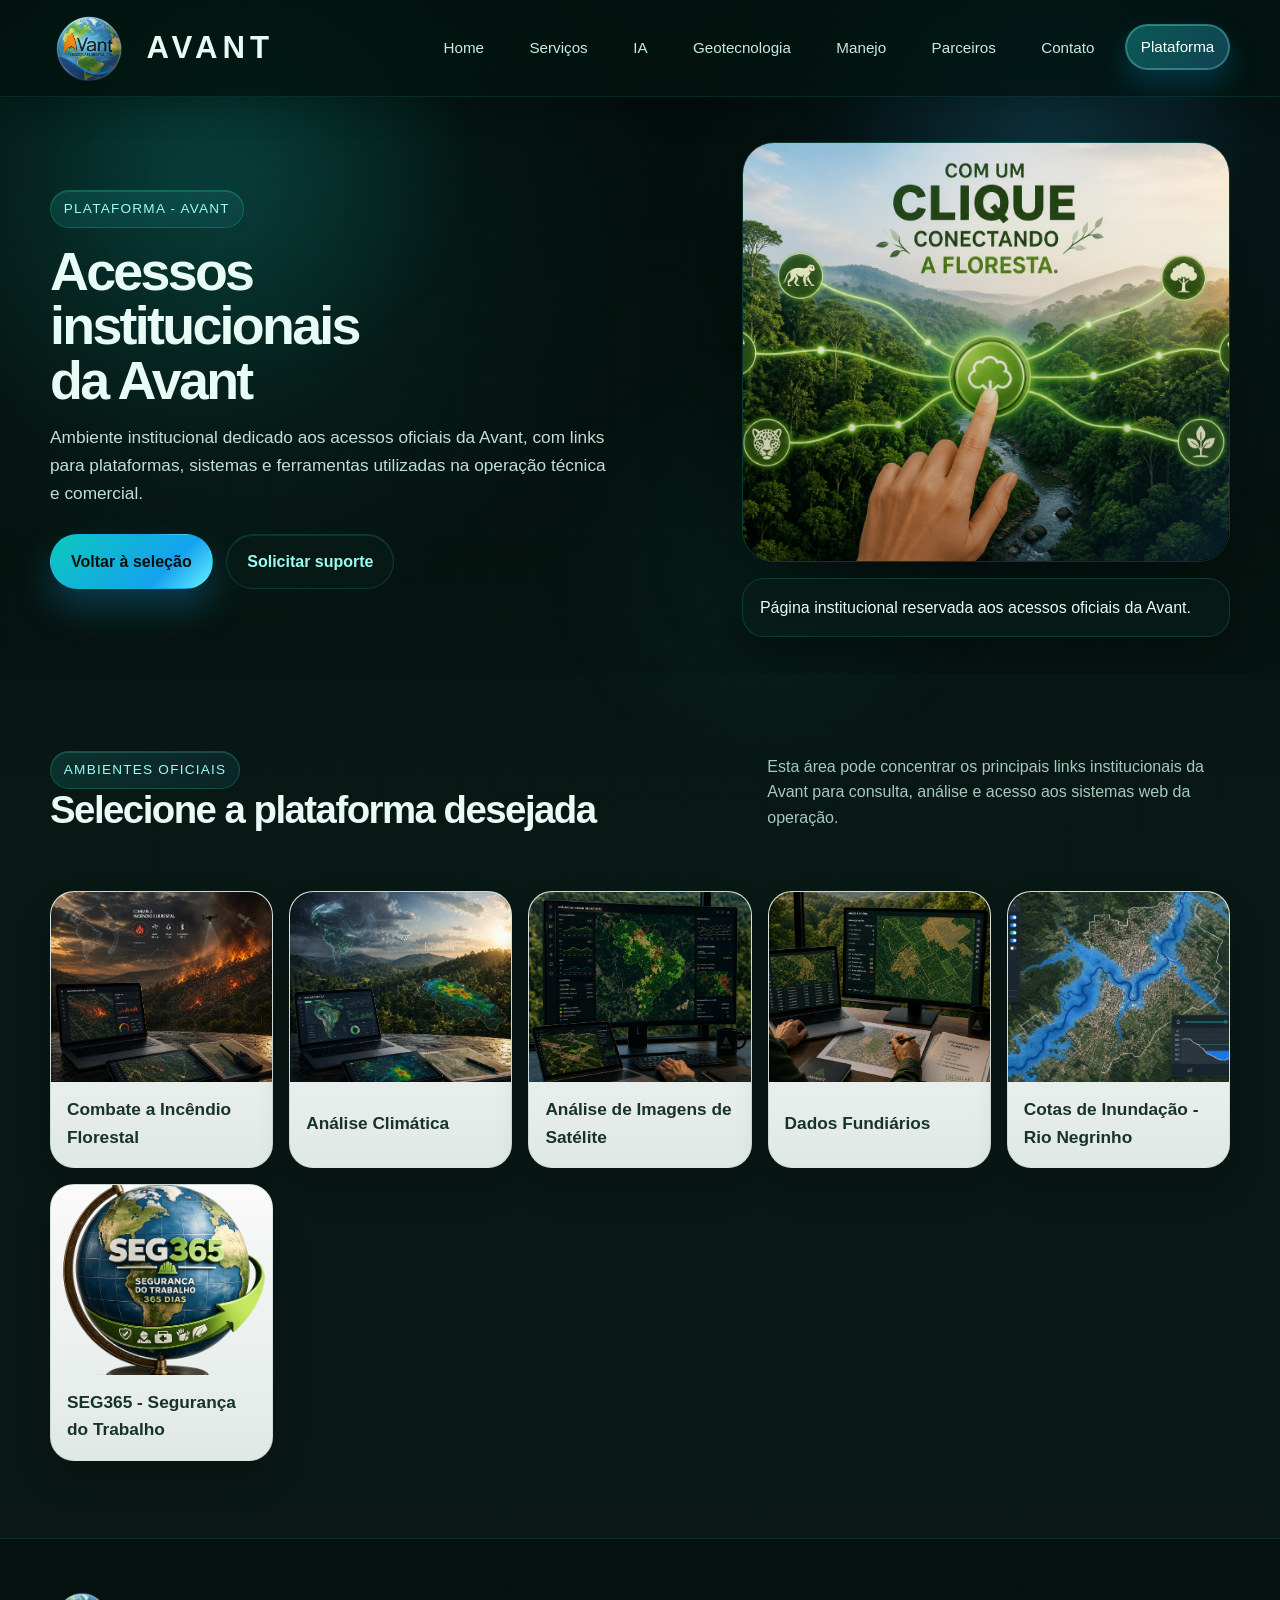
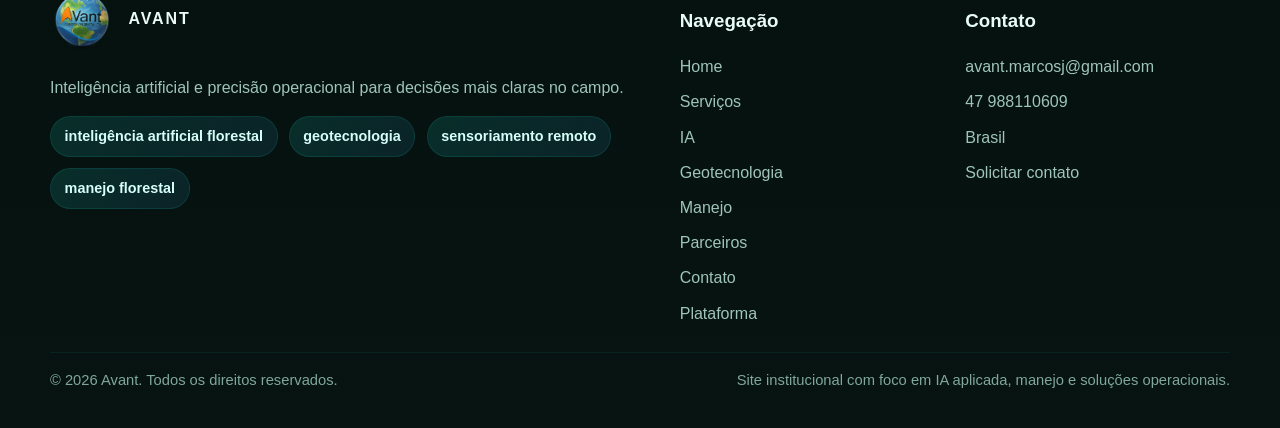
==== commit 30c8854f: "Add files via upload" ====
--- a/acessos-avant.html
+++ b/acessos-avant.html
@@ -51,6 +51,18 @@
           </div>
 
           <div class="platform-links">
+            <a
+              class="platform-tool-card"
+              href="https://marcosjantsch.github.io/IncendioPlataformaAvant/"
+              target="_blank"
+              rel="noreferrer"
+            >
+              <img src="imagens/plataforma-combate-incendio.webp" alt="Figura de combate a incêndio florestal na plataforma da Avant" />
+              <div class="platform-tool-card__body">
+                <h3>Combate a Incêndio Florestal</h3>
+              </div>
+            </a>
+
             <a
               class="platform-tool-card"
               href="https://avantclimav23-675455728201.southamerica-east1.run.app"
